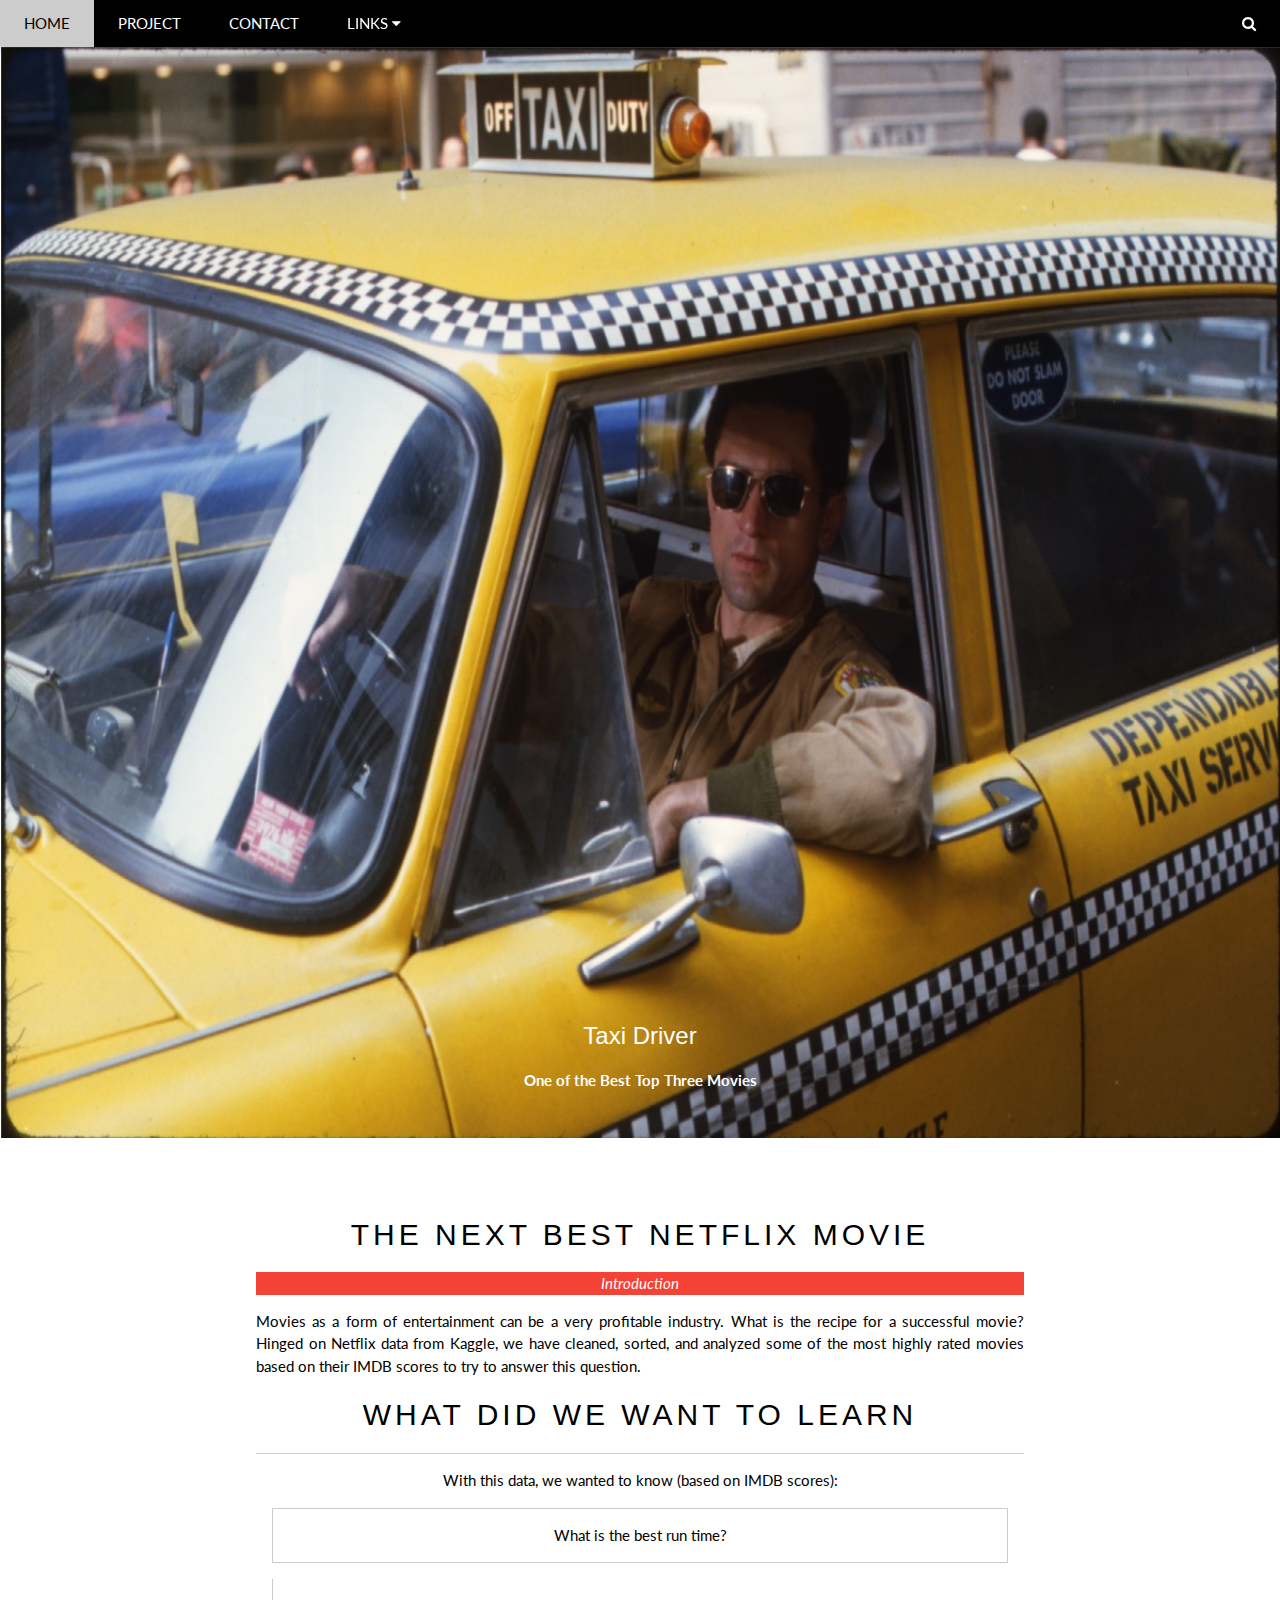
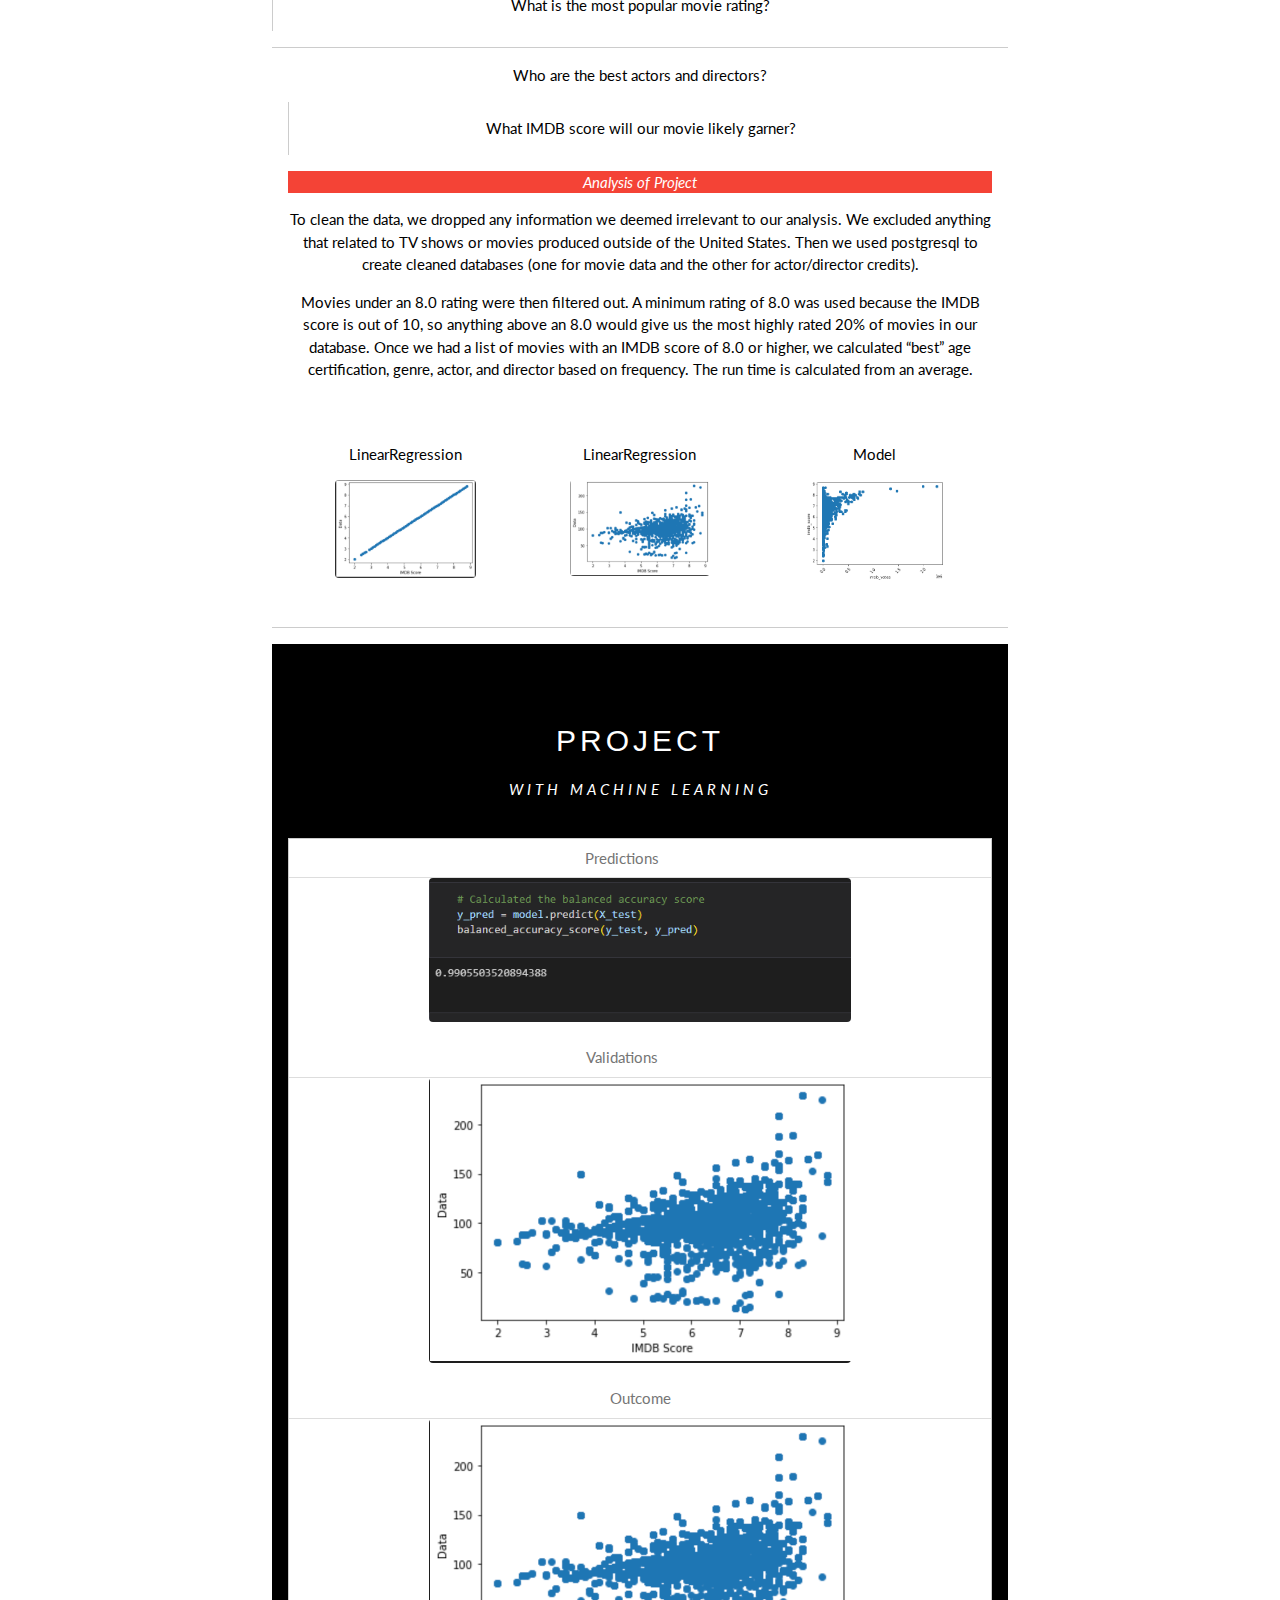
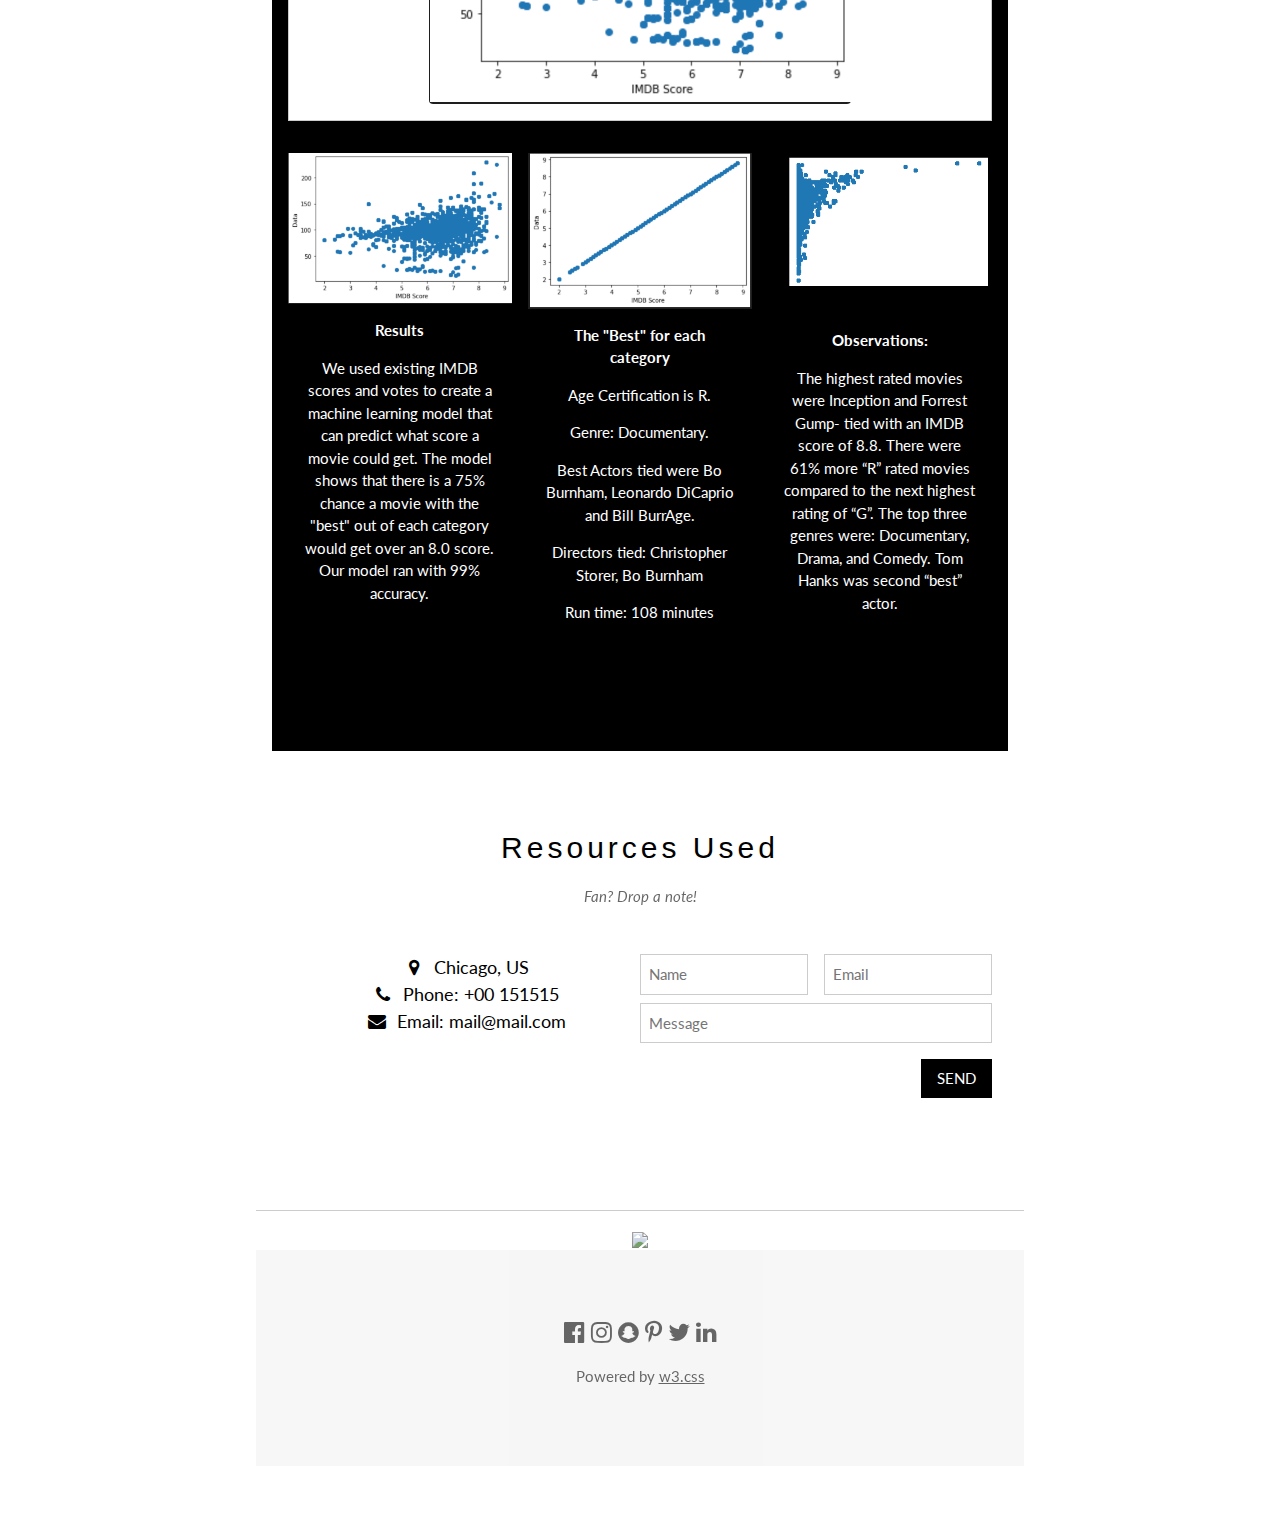
==== flaskapp/images/originalindex.html @ c5c67752 "added codes" ====
<!DOCTYPE html>
<html lang="en">
<head>
<title>W3.CSS Template</title>
<meta charset="UTF-8">
<meta name="viewport" content="width=device-width, initial-scale=1">
<link rel="stylesheet" href="https://www.w3schools.com/w3css/4/w3.css">
<link rel="stylesheet" href="https://fonts.googleapis.com/css?family=Lato">
<link rel="stylesheet" href="https://cdnjs.cloudflare.com/ajax/libs/font-awesome/4.7.0/css/font-awesome.min.css">
<style>
body {font-family: "Lato", sans-serif}
.mySlides {display: none}
</style>
</head>
<body>
<!-- Navbar -->
<div class="w3-top">
  <div class="w3-bar w3-black w3-card">
    <a class="w3-bar-item w3-button w3-padding-large w3-hide-medium w3-hide-large w3-right" href="javascript:void(0)" onclick="myFunction()" title="Toggle Navigation Menu"><i class="fa fa-bars"></i></a>
    <a href="#" class="w3-bar-item w3-button w3-padding-large">HOME</a>
    <a href="#tour" class="w3-bar-item w3-button w3-padding-large w3-hide-small">PROJECT</a>
    <a href="#contact" class="w3-bar-item w3-button w3-padding-large w3-hide-small">CONTACT</a>
    
 
    <div class="w3-dropdown-hover w3-hide-small">
      <button class="w3-padding-large w3-button" title="More">LINKS <i class="fa fa-caret-down"></i></button>     
      <div class="w3-dropdown-content w3-bar-block w3-card-4">
        <a href="https://www.kaggle.com/datasets/victorsoeiro/netflix-tv-shows-and-movies?select=titles.csv" class="w3-bar-item w3-button">Data</a>
        <a href="https://public.tableau.com/app/profile/daniel.cal8843/viz/NetflexVisuals/Netflex_Story" class="w3-bar-item w3-button">Tableau</a>
        <a href="https://dashboard.heroku.com/apps/vandy-bootcamp-final-project" class="w3-bar-item w3-button">Heroku</a>
        <a href="https://github.com/amar0623/Netflix" class="w3-bar-item w3-button">Github</a>
        <a href="#" class="w3-bar-item w3-button">Machine Learning</a>
      </div>
    </div>
    <a href="javascript:void(0)" class="w3-padding-large w3-hover-red w3-hide-small w3-right"><i class="fa fa-search"></i></a>
  </div>
</div>

<!-- Navbar on small screens (remove the onclick attribute if you want the navbar to always show on top of the content when clicking on the links) -->
<div id="navDemo" class="w3-bar-block w3-black w3-hide w3-hide-large w3-hide-medium w3-top" style="margin-top:46px">
  <a href="#band" class="w3-bar-item w3-button w3-padding-large" onclick="myFunction()">BAND</a>
  <a href="#tour" class="w3-bar-item w3-button w3-padding-large" onclick="myFunction()">TOUR</a>
  <a href="#contact" class="w3-bar-item w3-button w3-padding-large" onclick="myFunction()">CONTACT</a>
  <a href="#" class="w3-bar-item w3-button w3-padding-large" onclick="myFunction()">MERCH</a>
</div>

<!-- Page content -->
<div class="w3-content" style="max-width:2000px;margin-top:46px">

  <!-- Automatic Slideshow Images -->
  <div class="mySlides w3-display-container w3-center">
    <img src="./taxi.jpg" style="width:100%">
    <div class="w3-display-bottommiddle w3-container w3-text-white w3-padding-32 w3-hide-small">
      <h3>Taxi Driver</h3>
      <p><b>One of the Best Top Three Movies</b></p>   
    </div>
  </div>
  <div class="mySlides w3-display-container w3-center">
    <img src="./f-t-2.jpg" style="width:100%">
    <div class="w3-display-bottommiddle w3-container w3-text-white w3-padding-32 w3-hide-small">
      <h3>Best Actors</h3>
      <p><b>Top Actors in Popular Movies</b></p>    
    </div>
  </div>
  <div class="mySlides w3-display-container w3-center">
    <img src="./f-1.jpg" style="width:100%">
    <div class="w3-display-bottommiddle w3-container w3-text-white w3-padding-32 w3-hide-small">
      <h3>Best Movies</h3>
      <p><b></b></p>    
    </div>
  </div>

  <!-- The Band Section -->
  <div class="w3-container w3-content w3-center w3-padding-64" style="max-width:800px" id="band">
    <h2 class="w3-wide">THE NEXT BEST NETFLIX MOVIE</h2>
    <p class="w3-red"><i>Introduction</i></p>
    <p class="w3-justify">Movies as a form of entertainment can be a very profitable industry.
      What is the recipe for a successful movie?
      Hinged on Netflix data from Kaggle, we have cleaned, sorted, and analyzed some of the most highly rated movies based on their IMDB scores to try to answer this question.

      <h2 class="w3-wide">WHAT DID WE WANT TO LEARN</h2>
        <p></p>
    <div class="w3-panel w3-border-top w3-border-bottom">
      <p>With this data, we wanted to know (based on IMDB scores):</p>
     <div class="w3-panel w3-border">
      <p>What is the best run time?</p></p>
    </div>
        <div class="w3-panel w3-border-left">
      <p>What is the most popular movie rating?</p>
    </div>    
    <div class="w3-panel w3-border-top w3-border-bottom">
      <p>Who are the best actors and directors?</p>
       <div class="w3-panel w3-border-left">
      <p>What IMDB score will our movie likely garner?</p>
    </div>
      <p class="w3-red"><i>Analysis of Project</i></p>
      <p class="w3-justify"></p>
      To clean the data, we dropped any information we deemed irrelevant to our analysis. We excluded anything that related to TV shows or movies produced outside of the United States.
      Then we used postgresql to create cleaned databases (one for movie data and the other for actor/director credits).</p>

      <p class="w3-justify"></p>
      Movies under an 8.0 rating were then filtered out. A minimum rating of 8.0 was used because the IMDB score is out of 10, so anything above an 8.0 would give us the most highly rated 20% of movies in our database.
      Once we had a list of movies with an IMDB score of 8.0 or higher, we calculated “best” age certification, genre, actor, and director based on frequency. The run time is calculated from an average.
      </p>
    <div class="w3-row w3-padding-32">
      <div class="w3-third">
        <p>LinearRegression</p>
        <img src="./Lin_Reg_Fig3.png" class="w3-round w3-margin-bottom" alt="Random Name" style="width:60%">
      </div>
      <div class="w3-third">
        <p>LinearRegression</p>
        <img src="./Lin_Reg_Fig2.png" class="w3-round w3-margin-bottom" alt="Random Name" style="width:60%">
      </div>
      <div class="w3-third">
        <p>Model</p>
        <img src="./model.png" class="w3-round" alt="Random Name" style="width:60%">
      </div>
    </div>
  </div>

  <!-- The Tour Section -->
  <div class="w3-black" id="tour">
    <div class="w3-container w3-content w3-padding-64" style="max-width:800px">
      <h2 class="w3-wide w3-center">PROJECT</h2>
      <p class="w3-wide w3-center"><i>WITH MACHINE LEARNING</i></p><br>

      <ul class="w3-ul w3-border w3-white w3-text-grey">
        <li class="w3-padding">Predictions <span class="w3-tag w3-red w3-margin-left"></span></li>
        <img src="./Prediction.png" class="w3-round w3-margin-bottom" alt="Random Name" style="width:60%">

        <li class="w3-padding">Validations <span class="w3-tag w3-red w3-margin-left"></span></li>
        <img src="./Lin_Reg_Fig2.png" class="w3-round w3-margin-bottom" alt="Random Name" style="width:60%">

        <li class="w3-padding">Outcome<span class="w3-badge w3-right w3-margin-right"></span></li>
        <img src="./Lin_Reg_Fig2.png" class="w3-round w3-margin-bottom" alt="Random Name" style="width:60%">
      </ul>

      <div class="w3-row-padding w3-padding-32" style="margin:0 -16px">
        <div class="w3-third w3-margin-bottom">
          <img src="./Lin_Reg_Fig2.png" alt="New York" style="width:100%" class="w3-hover-opacity">
          <div class="w3-container w3-black">
            <p><b>Results</b></p>
            <p class="w3-opacity">
            <p>We used existing IMDB scores and votes to create a machine learning model that can predict what score a movie could get. The model shows that there is a 75% chance a movie with the "best" out of each category would get over an 8.0 score. Our model ran with 99% accuracy.</p>
            <!-- <button class="w3-button w3-black w3-margin-bottom" onclick="document.get./Lin_Reg_Fig3.pngElementById('ticketModal').style.display='block'">Buy Tickets</button> -->
          </div>
        </div>
        <div class="w3-third w3-margin-bottom">
          <img src="./Lin_Reg_Fig3.png" alt="Paris" style="width:100%" class="w3-hover-opacity">
          <div class="w3-container w3-black">
            <p><b>The "Best" for each category</b></p>
            <p class="w3-opacity">
            <p>Age Certification is R.</p>
            <p>Genre: Documentary.</p>
            <p>Best Actors tied were Bo Burnham, Leonardo DiCaprio and Bill BurrAge.</p>
            <p>Directors tied: Christopher Storer, Bo Burnham</p>
            <p> Run time: 108 minutes</p>
                    
              
                      <!-- </p><button class="w3-button w3-black w3-margin-bottom" onclick="document.getElementById('ticketModal').style.display='block'">Buy Tickets</button> -->
          </div>
        </div>
        <div class="w3-third w3-margin-bottom">
          <img src="./model.png" alt="San Francisco" style="width:100%" class="w3-hover-opacity">
          <div class="w3-container Black">
            <p><b>Observations:</b></p>
            <p class="w3-opacity"></p>
            <p>The highest rated movies were Inception and Forrest Gump- tied with an IMDB score of 8.8.
              There were 61% more “R” rated movies compared to the next highest rating of “G”.
              The top three genres were: Documentary, Drama, and Comedy.
              Tom Hanks was second “best” actor.</p>
            <!-- <button class="w3-button w3-black w3-margin-bottom" onclick="document.getElementById('ticketModal').style.display='block'">Buy Tickets</button> -->
          </div>
        </div>
      </div>
    </div>
  </div>

  <!-- Ticket Modal -->
  <div id="ticketModal" class="w3-modal">
    <div class="w3-modal-content w3-animate-top w3-card-4">
      <header class="w3-container w3-teal w3-center w3-padding-32"> 
        <span onclick="document.getElementById('ticketModal').style.display='none'" 
       class="w3-button w3-teal w3-xlarge w3-display-topright">×</span>
        <h2 class="w3-wide"><i class="fa fa-suitcase w3-margin-right"></i>Tickets</h2>
      </header>
      <div class="w3-container">
        <p><label><i class="fa fa-shopping-cart"></i> Tickets, $15 per person</label></p>
        <input class="w3-input w3-border" type="text" placeholder="How many?">
        <p><label><i class="fa fa-user"></i> Send To</label></p>
        <input class="w3-input w3-border" type="text" placeholder="Enter email">
        <button class="w3-button w3-block w3-teal w3-padding-16 w3-section w3-right">PAY <i class="fa fa-check"></i></button>
        <button class="w3-button w3-red w3-section" onclick="document.getElementById('ticketModal').style.display='none'">Close <i class="fa fa-remove"></i></button>
        <p class="w3-right">Need <a href="#" class="w3-text-blue">help?</a></p>
      </div>
    </div>
  </div>

  <!-- The Contact Section -->
  <div class="w3-container w3-content w3-padding-64" style="max-width:800px" id="contact">
    <h2 class="w3-wide w3-center">Resources Used</h2>
    <p class="w3-opacity w3-center"><i>Fan? Drop a note!</i></p>
    <div class="w3-row w3-padding-32">
      <div class="w3-col m6 w3-large w3-margin-bottom">
        <i class="fa fa-map-marker" style="width:30px"></i> Chicago, US<br>
        <i class="fa fa-phone" style="width:30px"></i> Phone: +00 151515<br>
        <i class="fa fa-envelope" style="width:30px"> </i> Email: mail@mail.com<br>
      </div>
      <div class="w3-col m6">
        <form action="/action_page.php" target="_blank">
          <div class="w3-row-padding" style="margin:0 -16px 8px -16px">
            <div class="w3-half">
              <input class="w3-input w3-border" type="text" placeholder="Name" required name="Name">
            </div>
            <div class="w3-half">
              <input class="w3-input w3-border" type="text" placeholder="Email" required name="Email">
            </div>
          </div>
          <input class="w3-input w3-border" type="text" placeholder="Message" required name="Message">
          <button class="w3-button w3-black w3-section w3-right" type="submit">SEND</button>
        </form>
      </div>
    </div>
  </div>
  
<!-- End Page Content -->
</div>


<!-- Image of location/map -->
<img src="/w3images/map.jpg" class="w3-image w3-greyscale-min" style="width:100%">

<!-- Footer -->
<footer class="w3-container w3-padding-64 w3-center w3-opacity w3-light-grey w3-xlarge">
  <i class="fa fa-facebook-official w3-hover-opacity"></i>
  <i class="fa fa-instagram w3-hover-opacity"></i>
  <i class="fa fa-snapchat w3-hover-opacity"></i>
  <i class="fa fa-pinterest-p w3-hover-opacity"></i>
  <i class="fa fa-twitter w3-hover-opacity"></i>
  <i class="fa fa-linkedin w3-hover-opacity"></i>
  <p class="w3-medium">Powered by <a href="https://www.w3schools.com/w3css/default.asp" target="_blank">w3.css</a></p>
</footer>

<script>
// Automatic Slideshow - change image every 4 seconds
var myIndex = 0;
carousel();

function carousel() {
  var i;
  var x = document.getElementsByClassName("mySlides");
  for (i = 0; i < x.length; i++) {
    x[i].style.display = "none";  
  }
  myIndex++;
  if (myIndex > x.length) {myIndex = 1}    
  x[myIndex-1].style.display = "block";  
  setTimeout(carousel, 4000);    
}

// Used to toggle the menu on small screens when clicking on the menu button
function myFunction() {
  var x = document.getElementById("navDemo");
  if (x.className.indexOf("w3-show") == -1) {
    x.className += " w3-show";
  } else { 
    x.className = x.className.replace(" w3-show", "");
  }
}

// When the user clicks anywhere outside of the modal, close it
var modal = document.getElementById('ticketModal');
window.onclick = function(event) {
  if (event.target == modal) {
    modal.style.display = "none";
  }
}
</script>

</body>
</html>
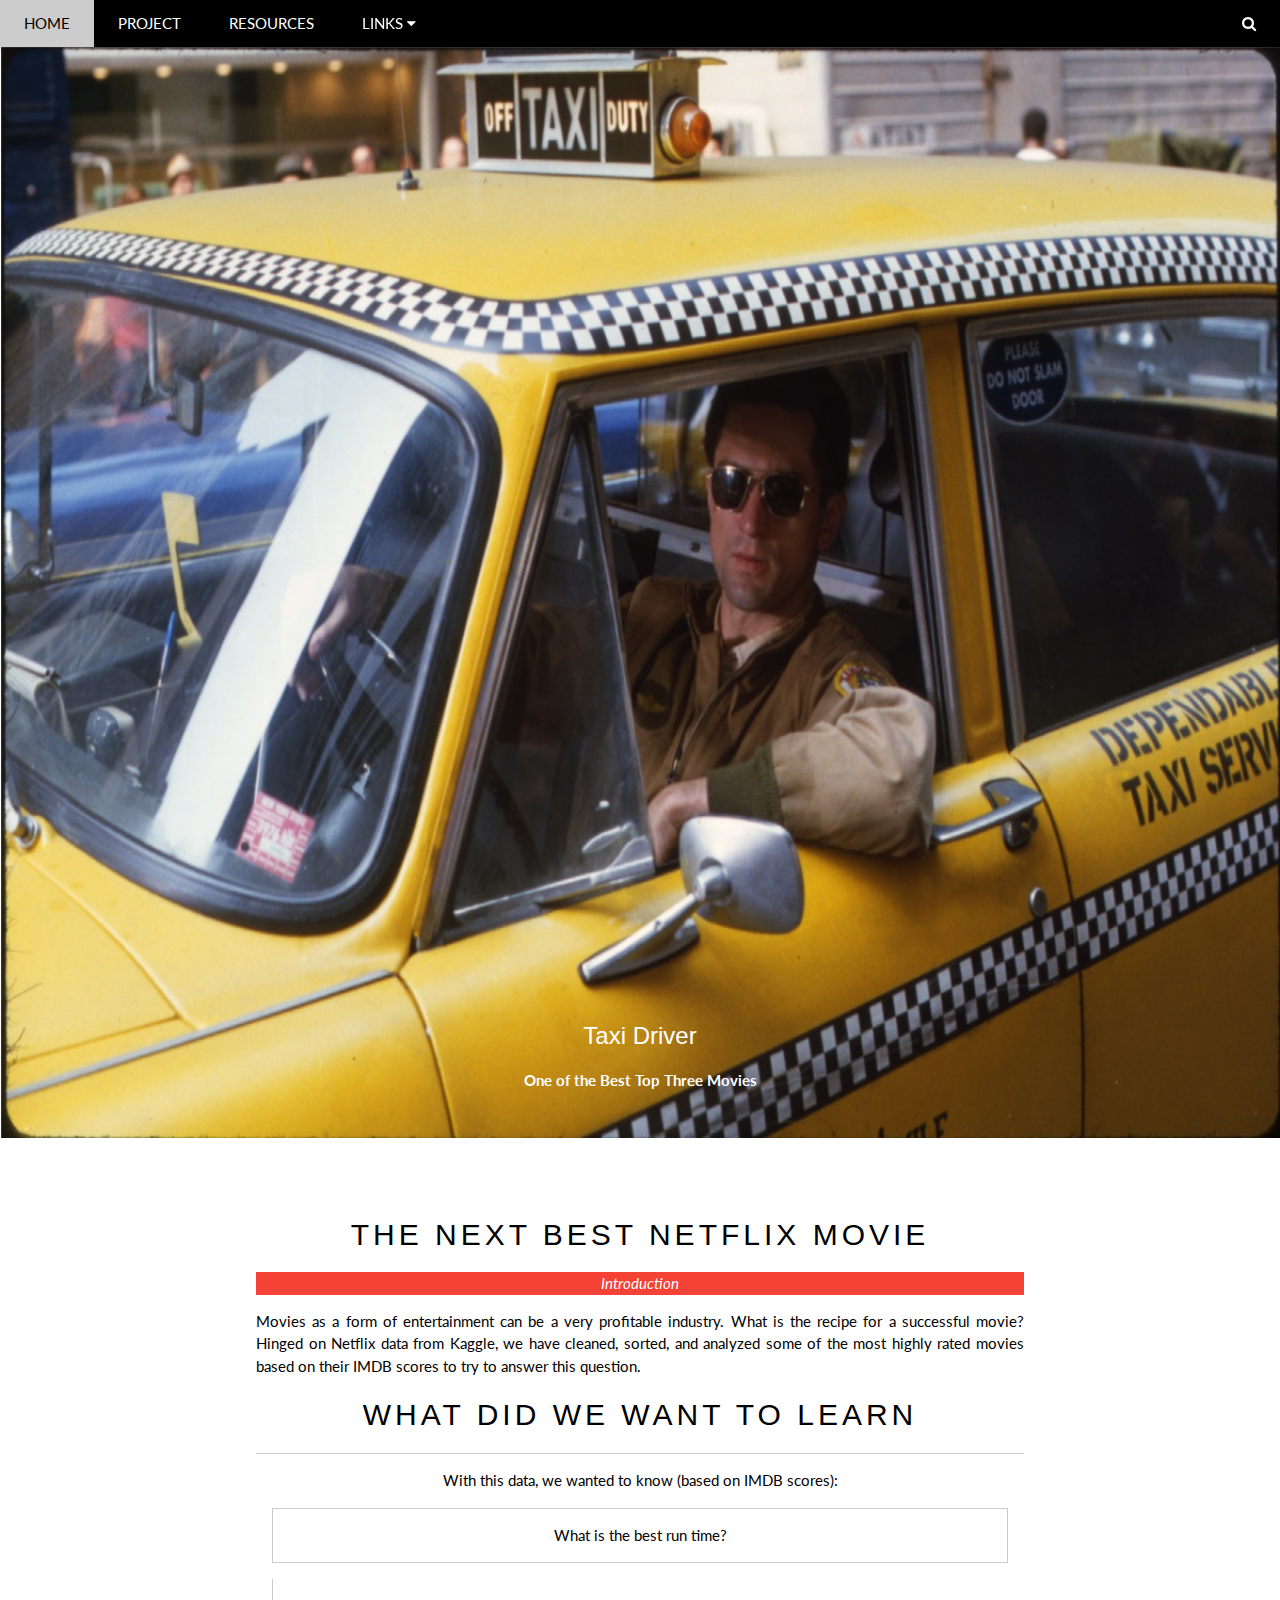
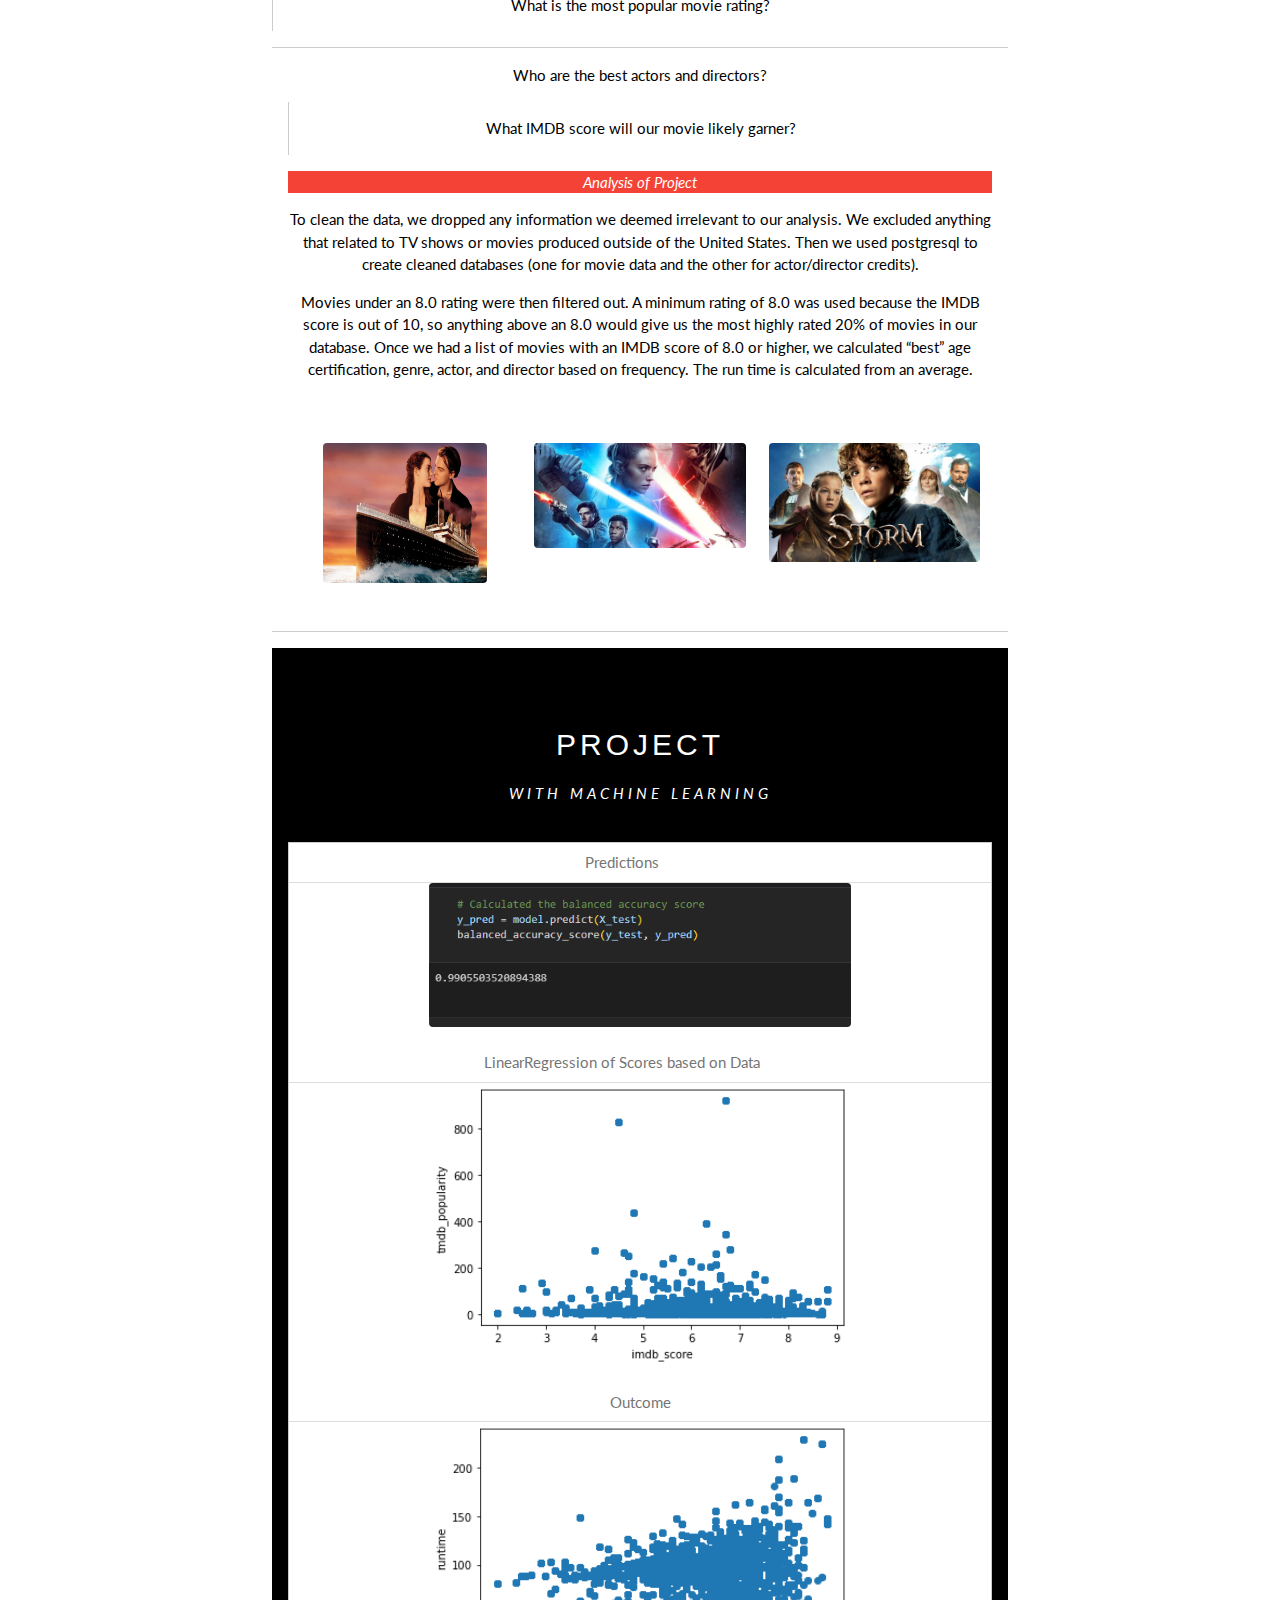
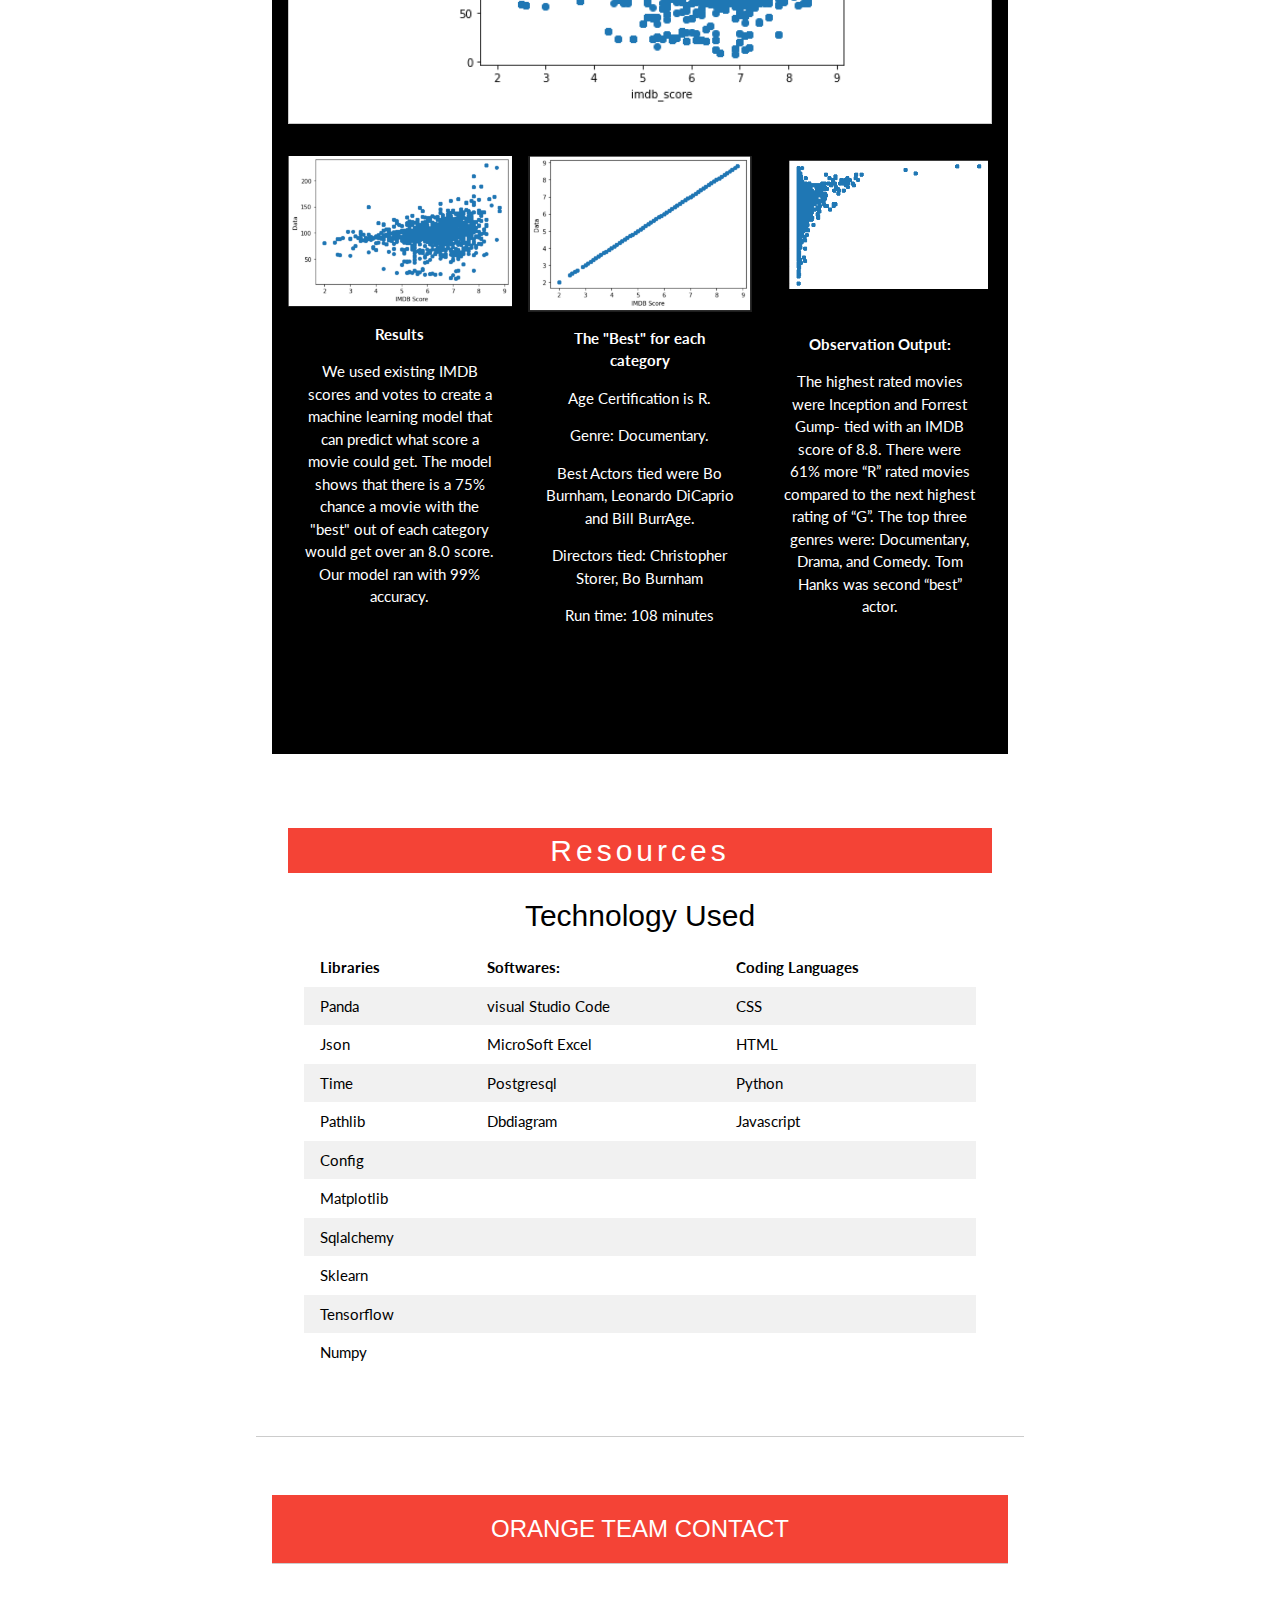
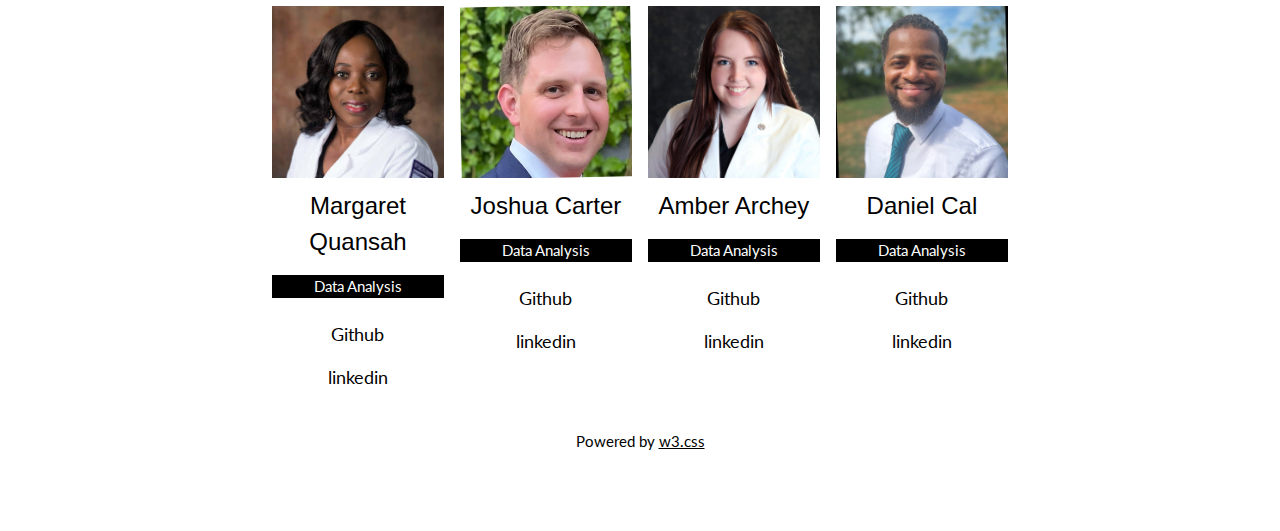
==== commit 43ed912c: "edit website" ====
--- a/flaskapp/images/originalindex.html
+++ b/flaskapp/images/originalindex.html
@@ -19,7 +19,7 @@
     <a class="w3-bar-item w3-button w3-padding-large w3-hide-medium w3-hide-large w3-right" href="javascript:void(0)" onclick="myFunction()" title="Toggle Navigation Menu"><i class="fa fa-bars"></i></a>
     <a href="#" class="w3-bar-item w3-button w3-padding-large">HOME</a>
     <a href="#tour" class="w3-bar-item w3-button w3-padding-large w3-hide-small">PROJECT</a>
-    <a href="#contact" class="w3-bar-item w3-button w3-padding-large w3-hide-small">CONTACT</a>
+    <a href="#contact" class="w3-bar-item w3-button w3-padding-large w3-hide-small">RESOURCES</a>
     
  
     <div class="w3-dropdown-hover w3-hide-small">
@@ -29,7 +29,7 @@
         <a href="https://public.tableau.com/app/profile/daniel.cal8843/viz/NetflexVisuals/Netflex_Story" class="w3-bar-item w3-button">Tableau</a>
         <a href="https://dashboard.heroku.com/apps/vandy-bootcamp-final-project" class="w3-bar-item w3-button">Heroku</a>
         <a href="https://github.com/amar0623/Netflix" class="w3-bar-item w3-button">Github</a>
-        <a href="#" class="w3-bar-item w3-button">Machine Learning</a>
+        <!-- <a href="#" class="w3-bar-item w3-button">Machine Learning</a> -->
       </div>
     </div>
     <a href="javascript:void(0)" class="w3-padding-large w3-hover-red w3-hide-small w3-right"><i class="fa fa-search"></i></a>
@@ -65,7 +65,7 @@
   <div class="mySlides w3-display-container w3-center">
     <img src="./f-1.jpg" style="width:100%">
     <div class="w3-display-bottommiddle w3-container w3-text-white w3-padding-32 w3-hide-small">
-      <h3>Best Movies</h3>
+      <!-- <h3>Best Movies</h3> -->
       <p><b></b></p>    
     </div>
   </div>
@@ -104,16 +104,16 @@
       </p>
     <div class="w3-row w3-padding-32">
       <div class="w3-third">
-        <p>LinearRegression</p>
-        <img src="./Lin_Reg_Fig3.png" class="w3-round w3-margin-bottom" alt="Random Name" style="width:60%">
+        <p></p>
+        <img src="./titanic.jpg" class="w3-round w3-margin-bottom" alt="Random Name" style="width:70%">
       </div>
       <div class="w3-third">
-        <p>LinearRegression</p>
-        <img src="./Lin_Reg_Fig2.png" class="w3-round w3-margin-bottom" alt="Random Name" style="width:60%">
+        <p></p>
+        <img src="./2.jpeg" class="w3-round w3-margin-bottom" alt="Random Name" style="width:90%">
       </div>
       <div class="w3-third">
-        <p>Model</p>
-        <img src="./model.png" class="w3-round" alt="Random Name" style="width:60%">
+        <p></p>
+        <img src="./3.jpg" class="w3-round" alt="Random Name" style="width:90%">
       </div>
     </div>
   </div>
@@ -128,11 +128,11 @@
         <li class="w3-padding">Predictions <span class="w3-tag w3-red w3-margin-left"></span></li>
         <img src="./Prediction.png" class="w3-round w3-margin-bottom" alt="Random Name" style="width:60%">
 
-        <li class="w3-padding">Validations <span class="w3-tag w3-red w3-margin-left"></span></li>
-        <img src="./Lin_Reg_Fig2.png" class="w3-round w3-margin-bottom" alt="Random Name" style="width:60%">
+        <li class="w3-padding">LinearRegression of Scores based on Data <span class="w3-tag w3-red w3-margin-left"></span></li>
+        <img src="./outputpopularity.png" class="w3-round w3-margin-bottom" alt="Random Name" style="width:60%">
 
         <li class="w3-padding">Outcome<span class="w3-badge w3-right w3-margin-right"></span></li>
-        <img src="./Lin_Reg_Fig2.png" class="w3-round w3-margin-bottom" alt="Random Name" style="width:60%">
+        <img src="./outputruntime.png" class="w3-round w3-margin-bottom" alt="Random Name" style="width:60%">
       </ul>
 
       <div class="w3-row-padding w3-padding-32" style="margin:0 -16px">
@@ -163,7 +163,7 @@
         <div class="w3-third w3-margin-bottom">
           <img src="./model.png" alt="San Francisco" style="width:100%" class="w3-hover-opacity">
           <div class="w3-container Black">
-            <p><b>Observations:</b></p>
+            <p><b>Observation Output:</b></p>
             <p class="w3-opacity"></p>
             <p>The highest rated movies were Inception and Forrest Gump- tied with an IMDB score of 8.8.
               There were 61% more “R” rated movies compared to the next highest rating of “G”.
@@ -176,7 +176,7 @@
     </div>
   </div>
 
-  <!-- Ticket Modal -->
+  <!--  Modal -->
   <div id="ticketModal" class="w3-modal">
     <div class="w3-modal-content w3-animate-top w3-card-4">
       <header class="w3-container w3-teal w3-center w3-padding-32"> 
@@ -185,7 +185,7 @@
         <h2 class="w3-wide"><i class="fa fa-suitcase w3-margin-right"></i>Tickets</h2>
       </header>
       <div class="w3-container">
-        <p><label><i class="fa fa-shopping-cart"></i> Tickets, $15 per person</label></p>
+        <p><label><i class="fa fa-shopping-cart"></i></label></p>
         <input class="w3-input w3-border" type="text" placeholder="How many?">
         <p><label><i class="fa fa-user"></i> Send To</label></p>
         <input class="w3-input w3-border" type="text" placeholder="Enter email">
@@ -198,14 +198,78 @@
 
   <!-- The Contact Section -->
   <div class="w3-container w3-content w3-padding-64" style="max-width:800px" id="contact">
-    <h2 class="w3-wide w3-center">Resources Used</h2>
-    <p class="w3-opacity w3-center"><i>Fan? Drop a note!</i></p>
-    <div class="w3-row w3-padding-32">
+    <h2 class="w3-wide w3-center w3-red">Resources</h2>
+    <!-- <p class="w3-opacity w3-center"><i>Fan? Drop a note!</i></p> -->
+    <!-- <div class="w3-row w3-padding-32">
       <div class="w3-col m6 w3-large w3-margin-bottom">
         <i class="fa fa-map-marker" style="width:30px"></i> Chicago, US<br>
         <i class="fa fa-phone" style="width:30px"></i> Phone: +00 151515<br>
         <i class="fa fa-envelope" style="width:30px"> </i> Email: mail@mail.com<br>
-      </div>
+      </div> -->
+      
+<div class="w3-container">
+  <h2>Technology Used</h2>
+  <!-- <p>The w3-striped class adds zebra-stripes to a table:</p> -->
+
+  <table class="w3-table w3-striped">
+    <tr>
+      <th>Libraries</th>
+      <th>Softwares:</th>
+      <th>Coding Languages</th>
+    </tr>
+    <tr>
+      <td>Panda</td>
+      <td>visual Studio Code</td>
+      <td>CSS</td>
+    </tr>
+    <tr>
+      <td>Json</td>
+      <td>MicroSoft Excel</td>
+      <td>HTML</td>
+    </tr>
+    <tr>
+      <td>Time</td>
+      <td>Postgresql</td>
+      <td>Python</td>
+    </tr>
+    <tr>
+      <td>Pathlib</td>
+      <td>Dbdiagram</td>
+      <td>Javascript</td>
+    </tr>
+    <tr>
+      <td>Config</td>
+      <td></td>
+      <td></td>
+    </tr>
+    <tr>
+      <td>Matplotlib</td>
+      <td></td>
+      <td></td>
+    </tr>
+    <tr>
+      <td>Sqlalchemy</td>
+      <td></td>
+      <td></td>
+    </tr>
+    <tr>
+      <td>Sklearn</td>
+      <td></td>
+      <td></td>
+    </tr>
+    <tr>
+      <td>Tensorflow</td>
+      <td></td>
+      <td></td>
+    </tr>
+    <tr>
+      <td>Numpy</td>
+      <td></td>
+      <td></td>
+    </tr>
+    
+  </table>
+<!-- </div>
       <div class="w3-col m6">
         <form action="/action_page.php" target="_blank">
           <div class="w3-row-padding" style="margin:0 -16px 8px -16px">
@@ -219,25 +283,73 @@
           <input class="w3-input w3-border" type="text" placeholder="Message" required name="Message">
           <button class="w3-button w3-black w3-section w3-right" type="submit">SEND</button>
         </form>
-      </div>
+      </div> -->
     </div>
   </div>
   
 <!-- End Page Content -->
 </div>
+ <!-- About Section -->
+ <div class="w3-container w3-padding-32" id="about">
+  <h3 class="w3-border-bottom w3-red w3-padding-16">ORANGE TEAM CONTACT</h3>
+  <!-- <p>Lorem ipsum dolor sit amet, consectetur adipiscing elit, sed do eiusmod tempor incididunt ut labore et dolore magna aliqua. Ut enim ad minim veniam, quis nostrud exercitation ullamco laboris nisi ut aliquip ex ea commodo consequat. Excepteur sint
+    occaecat cupidatat non proident, sunt in culpa qui officia deserunt mollit anim id est laborum consectetur adipiscing elit, sed do eiusmod tempor incididunt ut labore et dolore magna aliqua. Ut enim ad minim veniam, quis nostrud exercitation ullamco
+    laboris nisi ut aliquip ex ea commodo consequat.
+  </p> -->
+</div>
+
+<div class="w3-row-padding w3-image">
+  <div class="w3-col l3 m6 w3-margin-bottom">
+    <img src="./Quanah_Margaret_7454 (1).jpg" alt="Margaret" style="width:100%">
+    <h3>Margaret Quansah</h3>
+    <p class="w3-black">Data Analysis</p>
+    <!-- <p>Phasellus eget enim eu lectus faucibus vestibulum. Suspendisse sodales pellentesque elementum.</p> -->
+    <!-- <p><button class="w3-button w3-light-grey w3-block">Contact</button></p> -->
+    <a href="https://github.com/amar0623/Netflix" class="w3-large w3-button">Github</a>
+    <a href="https://www.linkedin.com/in/margaret-efua-quansah-596b01209/" class="w3-large w3-button">linkedin</a>
+  </div>
+  <div class="w3-col l3 m6 w3-margin-bottom">
+    <img src="./1651874767695.jfif" alt="Jane" style="width:100%">
+    <h3>Joshua Carter </h3>
+    <p class="w3-black">Data Analysis</p>
+    <!-- <p>Phasellus eget enim eu lectus faucibus vestibulum. Suspendisse sodales pellentesque elementum.</p>
+    <p><button class="w3-button w3-light-grey w3-block">Contact</button></p> -->
+    <a href="https://github.com/amar0623/Netflix" class="w3-large w3-button">Github</a>
+    <a href="https://www.linkedin.com/in/joshuacarter421/" class="w3-large w3-button">linkedin</a>
+  </div>
+  <div class="w3-col l3 m6 w3-margin-bottom">
+    <img src="./1646285477797.jfif" alt="Mike" style="width:100%">
+    <h3>Amber Archey</h3>
+    <p class="w3-black">Data Analysis</p>
+    <!-- <p>Phasellus eget enim eu lectus faucibus vestibulum. Suspendisse sodales pellentesque elementum.</p> -->
+    <!-- <p><button class="w3-button w3-light-grey w3-block">Contact</button></p> -->
+    <a href="https://github.com/amar0623/Netflix" class="w3-large w3-button">Github</a>
+    <a href="https://www.linkedin.com/in/amber-archey-5a8779233/" class="w3-large w3-button">linkedin</a>
+  </div>
+  <div class="w3-col l3 m6 w3-margin-bottom">
+    <img src="./headshot.png" alt="Dan" style="width:100%">
+    <h3>Daniel Cal</h3>
+    <p class="w3-black">Data Analysis</p>
+    <!-- <p>Phasellus eget enim eu lectus faucibus vestibulum. Suspendisse sodales pellentesque elementum.</p> -->
+    <a href="https://github.com/amar0623/Netflix" class="w3-large w3-button">Github</a>
+    <a href="https://www.linkedin.com/in/daniel-cal/" class="w3-large w3-button">linkedin</a>
+  
+     
+      </div>
+</div>
 
 
 <!-- Image of location/map -->
-<img src="/w3images/map.jpg" class="w3-image w3-greyscale-min" style="width:100%">
+<!-- <img src="/w3images/map.jpg" class="w3-image w3-greyscale-min" style="width:100%"> -->
 
 <!-- Footer -->
-<footer class="w3-container w3-padding-64 w3-center w3-opacity w3-light-grey w3-xlarge">
+<!-- <footer class="w3-container w3-padding-64 w3-center w3-opacity w3-light-grey w3-xlarge">
   <i class="fa fa-facebook-official w3-hover-opacity"></i>
   <i class="fa fa-instagram w3-hover-opacity"></i>
   <i class="fa fa-snapchat w3-hover-opacity"></i>
   <i class="fa fa-pinterest-p w3-hover-opacity"></i>
   <i class="fa fa-twitter w3-hover-opacity"></i>
-  <i class="fa fa-linkedin w3-hover-opacity"></i>
+  <i class="fa fa-linkedin w3-hover-opacity"></i> -->
   <p class="w3-medium">Powered by <a href="https://www.w3schools.com/w3css/default.asp" target="_blank">w3.css</a></p>
 </footer>
 
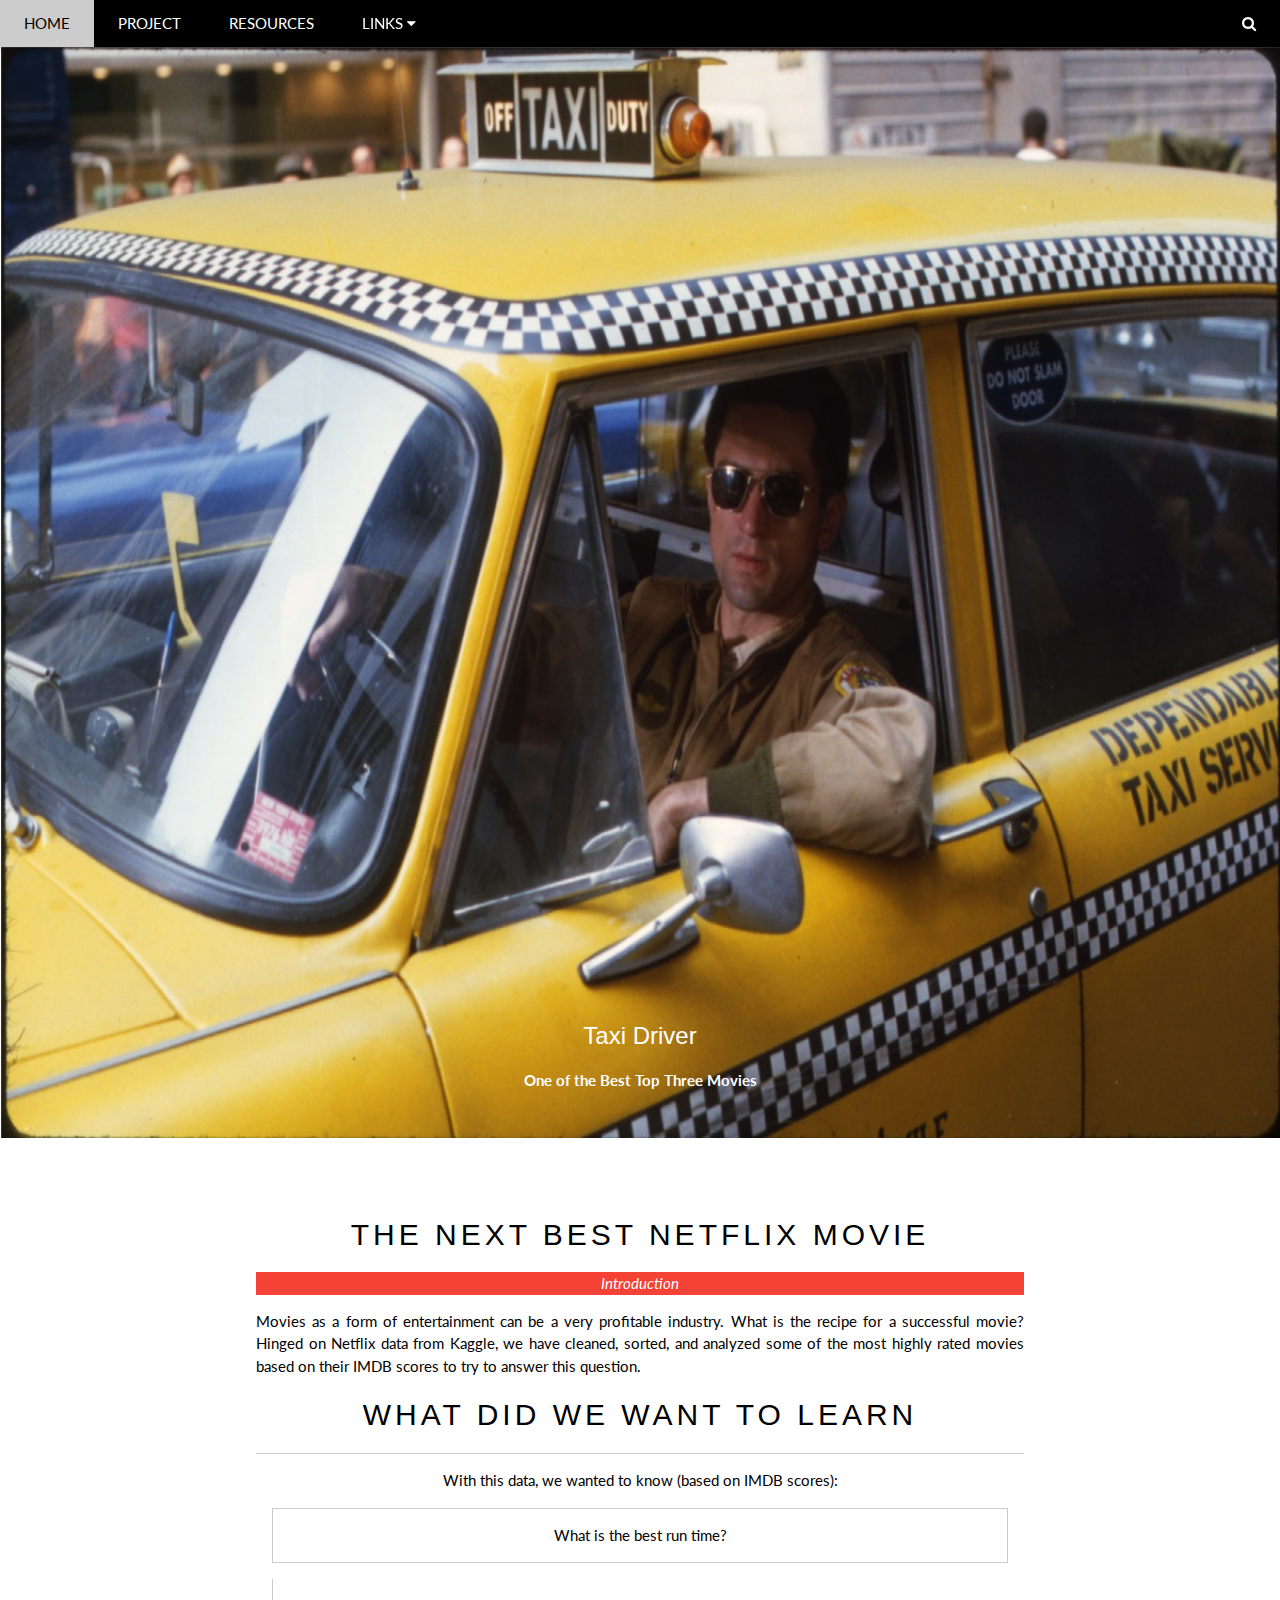
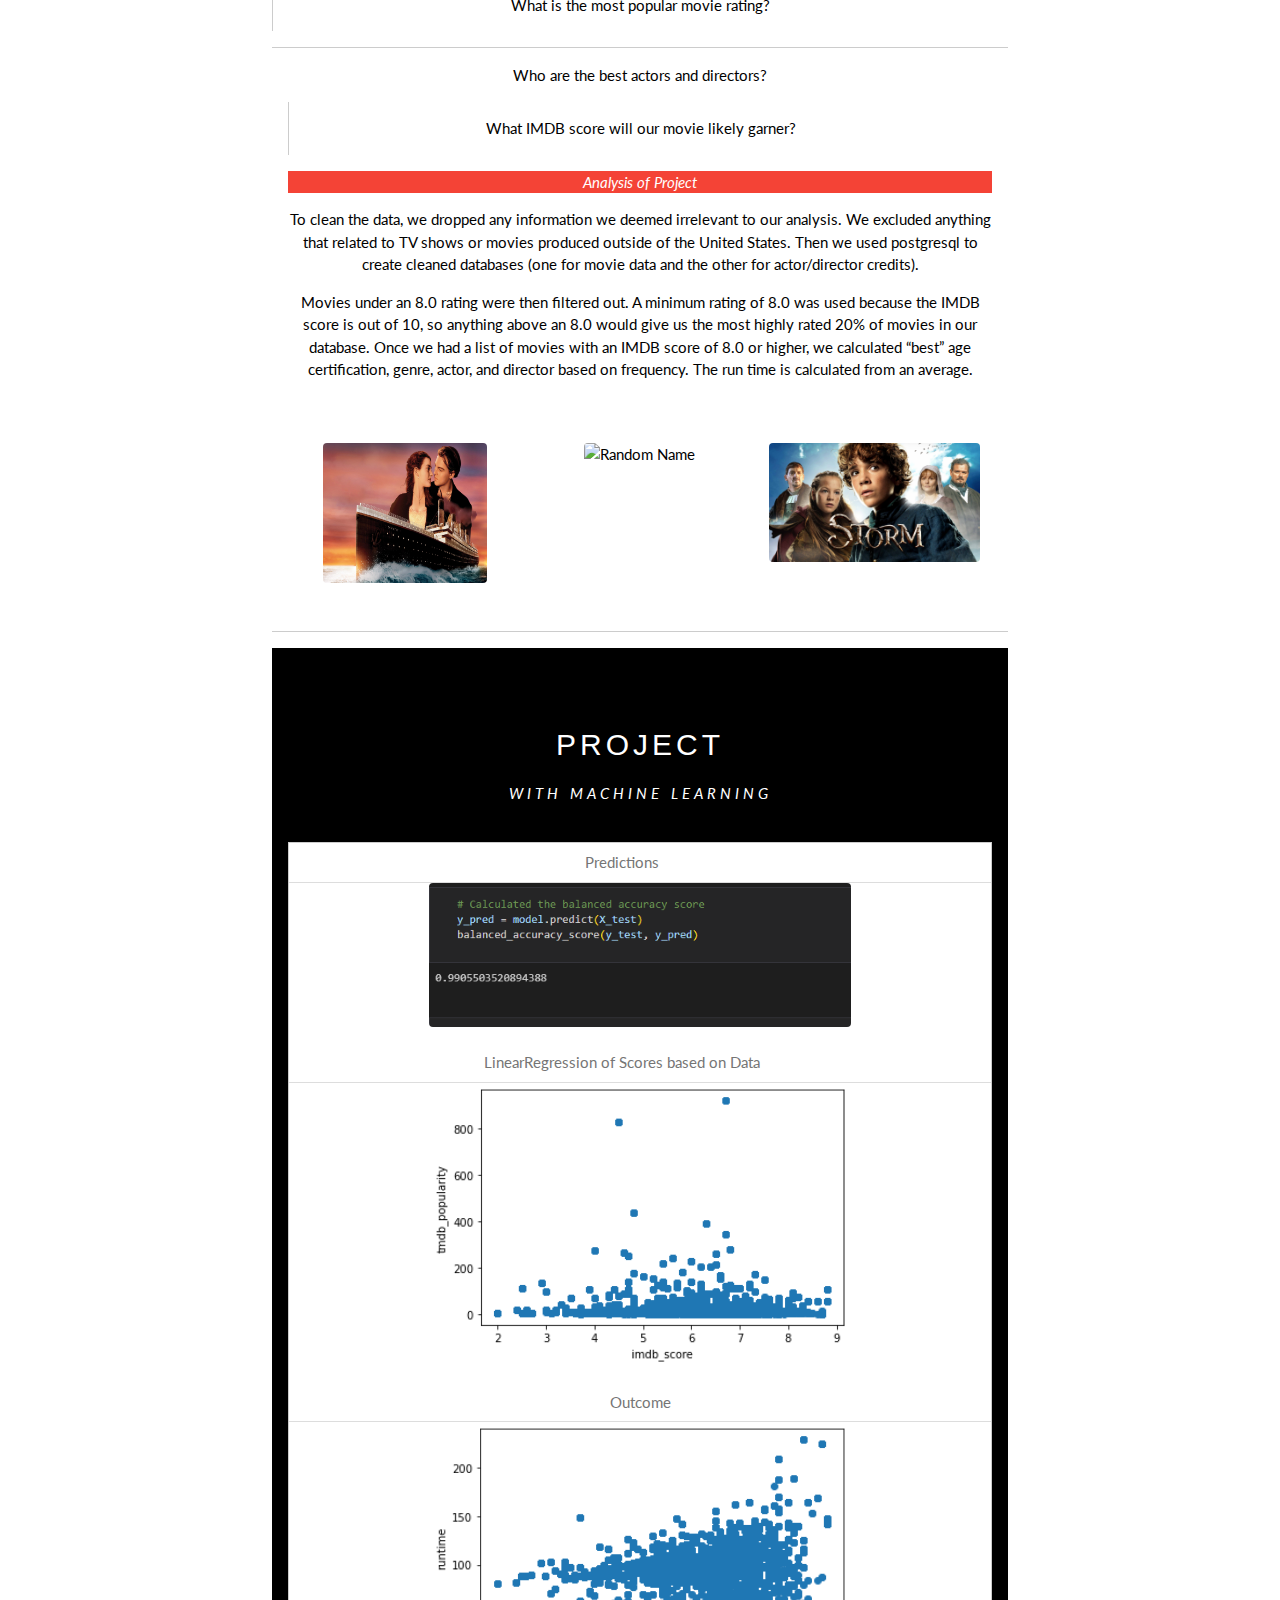
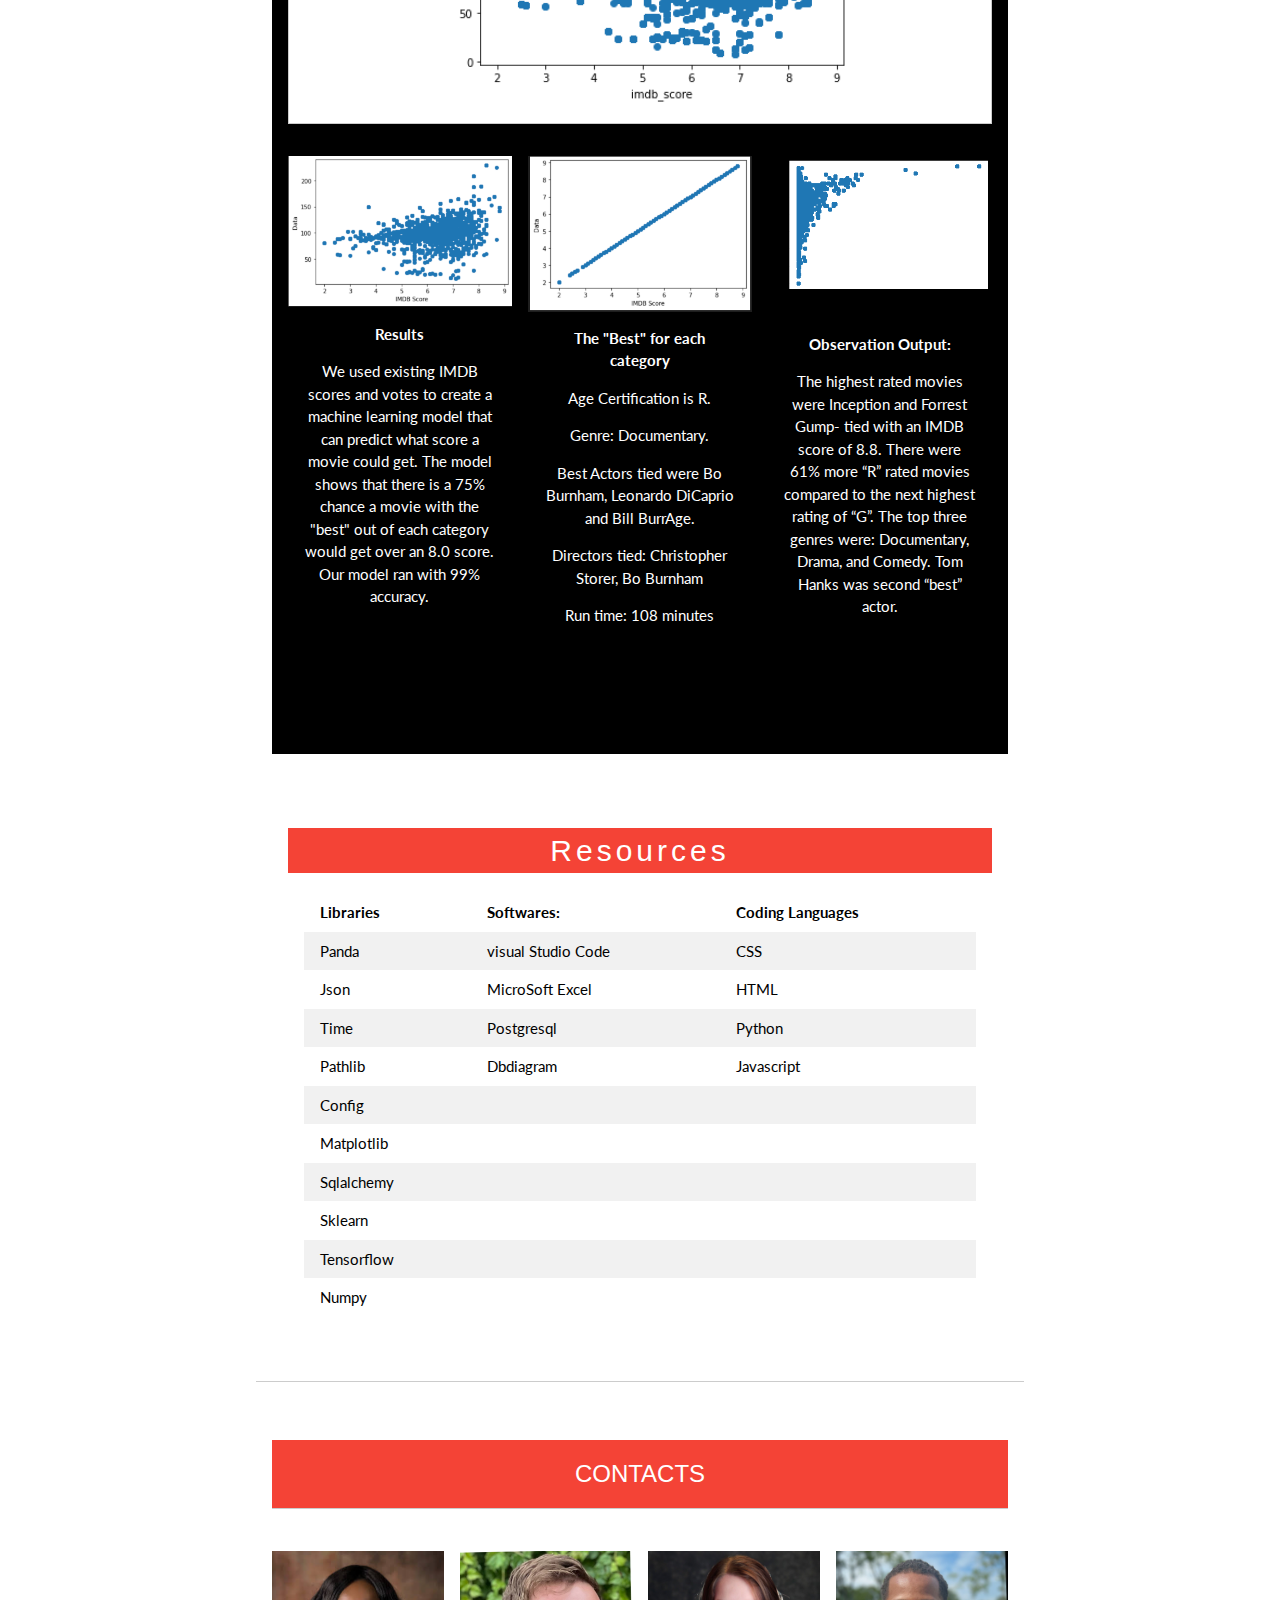
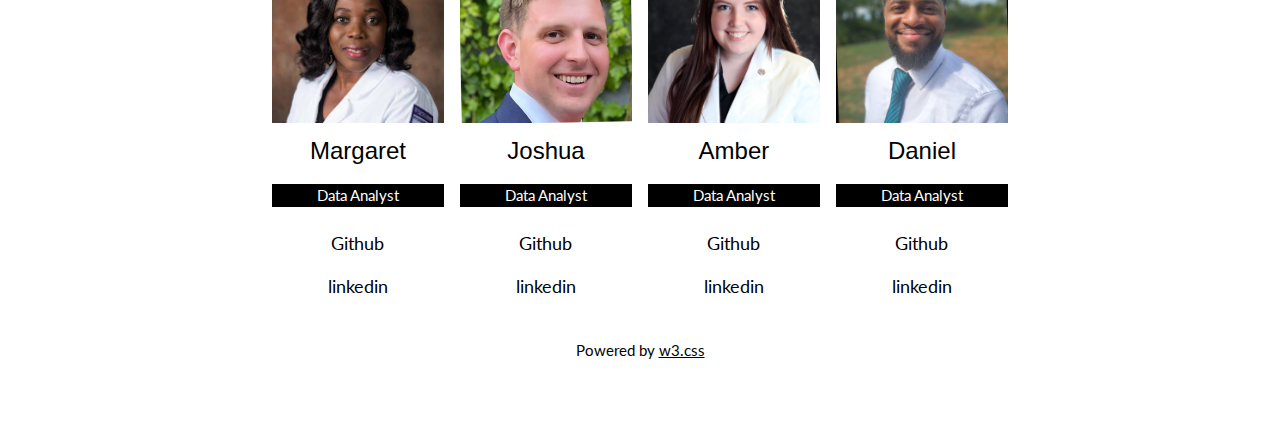
==== commit 43e8a69a: "undated the flask" ====
--- a/flaskapp/images/originalindex.html
+++ b/flaskapp/images/originalindex.html
@@ -29,6 +29,7 @@
         <a href="https://public.tableau.com/app/profile/daniel.cal8843/viz/NetflexVisuals/Netflex_Story" class="w3-bar-item w3-button">Tableau</a>
         <a href="https://dashboard.heroku.com/apps/vandy-bootcamp-final-project" class="w3-bar-item w3-button">Heroku</a>
         <a href="https://github.com/amar0623/Netflix" class="w3-bar-item w3-button">Github</a>
+        <!-- <a href="https://github.com/amar0623/Netflix" class="w3-bar-item w3-button">Tesour</a> -->
         <!-- <a href="#" class="w3-bar-item w3-button">Machine Learning</a> -->
       </div>
     </div>
@@ -208,7 +209,7 @@
       </div> -->
       
 <div class="w3-container">
-  <h2>Technology Used</h2>
+  <h3></h3>
   <!-- <p>The w3-striped class adds zebra-stripes to a table:</p> -->
 
   <table class="w3-table w3-striped">
@@ -291,7 +292,7 @@
 </div>
  <!-- About Section -->
  <div class="w3-container w3-padding-32" id="about">
-  <h3 class="w3-border-bottom w3-red w3-padding-16">ORANGE TEAM CONTACT</h3>
+  <h3 class="w3-border-bottom w3-red w3-padding-16">CONTACTS</h3>
   <!-- <p>Lorem ipsum dolor sit amet, consectetur adipiscing elit, sed do eiusmod tempor incididunt ut labore et dolore magna aliqua. Ut enim ad minim veniam, quis nostrud exercitation ullamco laboris nisi ut aliquip ex ea commodo consequat. Excepteur sint
     occaecat cupidatat non proident, sunt in culpa qui officia deserunt mollit anim id est laborum consectetur adipiscing elit, sed do eiusmod tempor incididunt ut labore et dolore magna aliqua. Ut enim ad minim veniam, quis nostrud exercitation ullamco
     laboris nisi ut aliquip ex ea commodo consequat.
@@ -301,8 +302,8 @@
 <div class="w3-row-padding w3-image">
   <div class="w3-col l3 m6 w3-margin-bottom">
     <img src="./Quanah_Margaret_7454 (1).jpg" alt="Margaret" style="width:100%">
-    <h3>Margaret Quansah</h3>
-    <p class="w3-black">Data Analysis</p>
+    <h3>Margaret</h3>
+    <p class="w3-black">Data Analyst</p>
     <!-- <p>Phasellus eget enim eu lectus faucibus vestibulum. Suspendisse sodales pellentesque elementum.</p> -->
     <!-- <p><button class="w3-button w3-light-grey w3-block">Contact</button></p> -->
     <a href="https://github.com/amar0623/Netflix" class="w3-large w3-button">Github</a>
@@ -310,8 +311,8 @@
   </div>
   <div class="w3-col l3 m6 w3-margin-bottom">
     <img src="./1651874767695.jfif" alt="Jane" style="width:100%">
-    <h3>Joshua Carter </h3>
-    <p class="w3-black">Data Analysis</p>
+    <h3>Joshua </h3>
+    <p class="w3-black">Data Analyst</p>
     <!-- <p>Phasellus eget enim eu lectus faucibus vestibulum. Suspendisse sodales pellentesque elementum.</p>
     <p><button class="w3-button w3-light-grey w3-block">Contact</button></p> -->
     <a href="https://github.com/amar0623/Netflix" class="w3-large w3-button">Github</a>
@@ -319,8 +320,8 @@
   </div>
   <div class="w3-col l3 m6 w3-margin-bottom">
     <img src="./1646285477797.jfif" alt="Mike" style="width:100%">
-    <h3>Amber Archey</h3>
-    <p class="w3-black">Data Analysis</p>
+    <h3>Amber </h3>
+    <p class="w3-black">Data Analyst</p>
     <!-- <p>Phasellus eget enim eu lectus faucibus vestibulum. Suspendisse sodales pellentesque elementum.</p> -->
     <!-- <p><button class="w3-button w3-light-grey w3-block">Contact</button></p> -->
     <a href="https://github.com/amar0623/Netflix" class="w3-large w3-button">Github</a>
@@ -328,8 +329,8 @@
   </div>
   <div class="w3-col l3 m6 w3-margin-bottom">
     <img src="./headshot.png" alt="Dan" style="width:100%">
-    <h3>Daniel Cal</h3>
-    <p class="w3-black">Data Analysis</p>
+    <h3>Daniel</h3>
+    <p class="w3-black">Data Analyst</p>
     <!-- <p>Phasellus eget enim eu lectus faucibus vestibulum. Suspendisse sodales pellentesque elementum.</p> -->
     <a href="https://github.com/amar0623/Netflix" class="w3-large w3-button">Github</a>
     <a href="https://www.linkedin.com/in/daniel-cal/" class="w3-large w3-button">linkedin</a>
